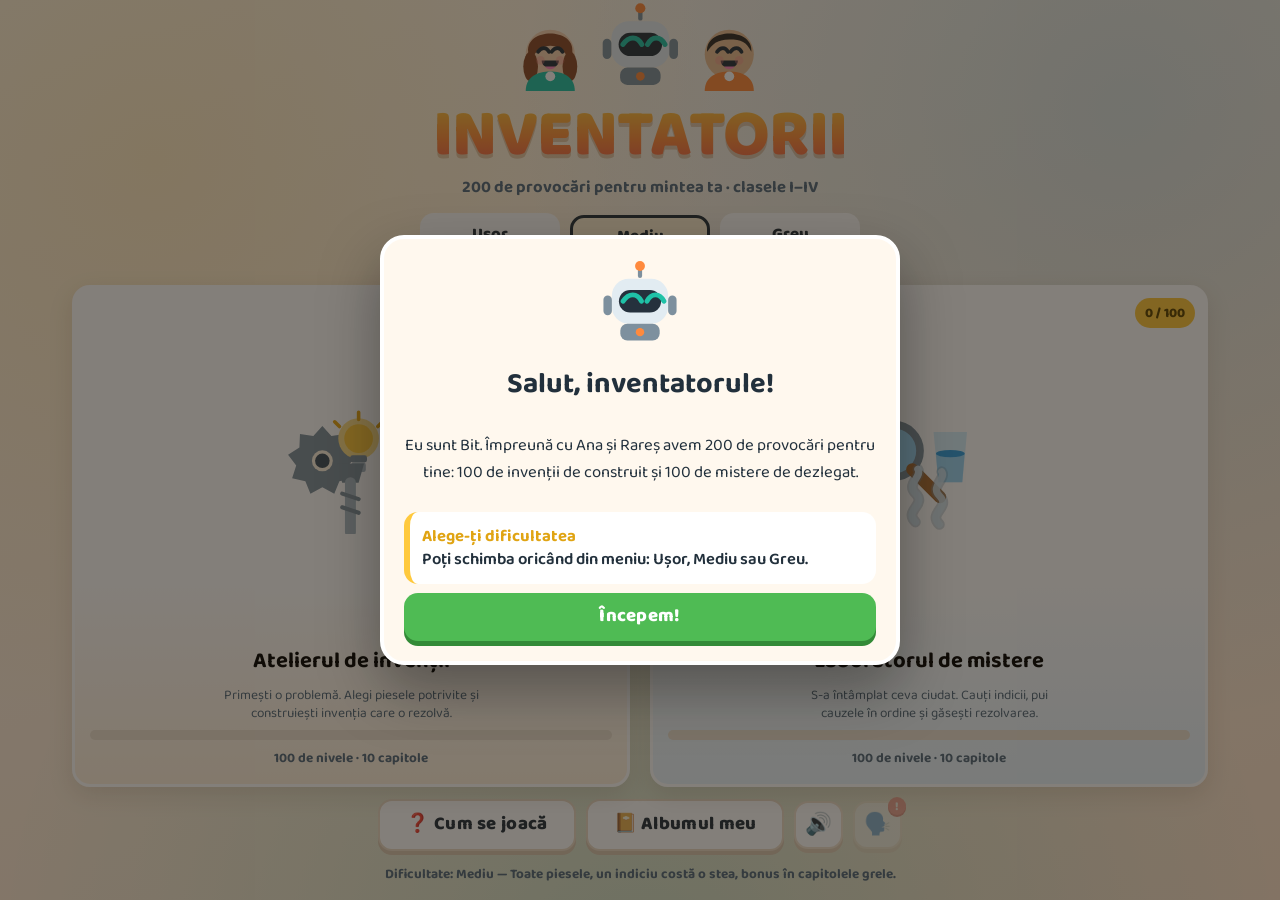
==== index.html @ ceb2aa45 "Add files via upload" ====
<!DOCTYPE html>
<html lang="ro">
<head>
<meta charset="utf-8">
<meta name="viewport" content="width=device-width, initial-scale=1, viewport-fit=cover">
<meta name="theme-color" content="#fff8ee">
<title>Inventatorii — atelierul de idei</title>
<link rel="preconnect" href="https://fonts.googleapis.com">
<link rel="preconnect" href="https://fonts.gstatic.com" crossorigin>
<link href="https://fonts.googleapis.com/css2?family=Baloo+2:wght@500;600;700;800&display=swap" rel="stylesheet">
<link rel="stylesheet" href="css/style.css">
<link rel="icon" href="data:image/svg+xml,<svg xmlns='http://www.w3.org/2000/svg' viewBox='0 0 64 64'><text y='52' font-size='54'>%F0%9F%92%A1</text></svg>">
</head>
<body>

<!-- pânza pentru confetti / scântei -->
<canvas id="fxcanvas"></canvas>

<!-- ============ MENIU ============ -->
<section class="screen active" id="s-menu">
  <div class="wrap">
    <div class="menu-hero">
      <div class="heroes" id="menuHeroes"></div>
      <h1 class="logo">INVENTATORII</h1>
      <p class="logo-sub">200 de provocări pentru mintea ta · clasele I–IV</p>
    </div>

    <div class="diff-row" id="diffRow">
      <button class="diff" data-d="usor">Ușor<small>multe indicii</small></button>
      <button class="diff" data-d="mediu">Mediu<small>ca la carte</small></button>
      <button class="diff" data-d="greu">Greu<small>fără ajutor</small></button>
    </div>

    <div class="mode-grid">
      <button class="mode-card build" id="cardBuild">
        <span class="badge" id="badgeBuild">0 / 100</span>
        <div class="mode-art" id="artBuild"></div>
        <h2>Atelierul de invenții</h2>
        <p>Primești o problemă. Alegi piesele potrivite și construiești invenția care o rezolvă.</p>
        <div class="progbar"><i id="pbBuild" style="width:0%"></i></div>
        <div class="prog-text" id="ptBuild">100 de nivele · 10 capitole</div>
      </button>

      <button class="mode-card fix" id="cardFix">
        <span class="badge" id="badgeFix">0 / 100</span>
        <div class="mode-art" id="artFix"></div>
        <h2>Laboratorul de mistere</h2>
        <p>S-a întâmplat ceva ciudat. Cauți indicii, pui cauzele în ordine și găsești rezolvarea.</p>
        <div class="progbar"><i id="pbFix" style="width:0%"></i></div>
        <div class="prog-text" id="ptFix">100 de nivele · 10 capitole</div>
      </button>
    </div>

    <div class="menu-row">
      <button class="btn ghost" id="btnHelp">❓ Cum se joacă</button>
      <button class="btn ghost" id="btnAlbum">📔 Albumul meu</button>
      <button class="icon-btn" id="btnSound" title="Sunet">🔊</button>
      <button class="icon-btn" id="btnVoice" title="Citește textul cu voce tare">🗣️</button>
      <select class="voice-sel hidden" id="voiceSel" title="Alege vocea naratorului"></select>
    </div>
    <p class="tiny center mt" id="menuFoot"></p>
  </div>
</section>

<!-- ============ HARTA NIVELELOR ============ -->
<section class="screen" id="s-map">
  <div class="topbar">
    <button class="icon-btn" data-nav="menu">←</button>
    <h2 id="mapTitle">Atelierul de invenții<span class="sub" id="mapSub"></span></h2>
    <div class="pill"><span class="st">★</span><span id="mapStars">0</span></div>
  </div>
  <div class="wrap"><div class="chapters" id="chapters"></div></div>
</section>

<!-- ============ ECRANUL DE JOC ============ -->
<section class="screen" id="s-play">
  <div class="topbar">
    <button class="icon-btn" id="btnBack">←</button>
    <h2 id="playTitle">—<span class="sub" id="playSub"></span></h2>
    <button class="icon-btn" id="btnSay" title="Citește">🗣️</button>
    <button class="icon-btn" id="btnHint" title="Indiciu">💡</button>
  </div>
  <div class="wrap">
    <div class="play">
      <div class="stage" id="stage"></div>
      <div class="panel" id="panel"></div>
    </div>
  </div>
</section>

<!-- ============ ALBUM ============ -->
<section class="screen" id="s-album">
  <div class="topbar">
    <button class="icon-btn" data-nav="menu">←</button>
    <h2>Albumul meu<span class="sub">invenții construite și insigne</span></h2>
    <div class="pill"><span class="st">★</span><span id="albStars">0</span></div>
  </div>
  <div class="wrap" id="albumBody"></div>
</section>

<!-- ============ FERESTRE ============ -->
<div class="modal-bg" id="modalBg"><div class="modal" id="modal"></div></div>

<script src="js/art.js"></script>
<script src="js/fx.js"></script>
<script src="js/levels-build.js"></script>
<script src="js/levels-fix.js"></script>
<script src="js/game.js"></script>
</body>
</html>
---- css/style.css ----
/* ============================================================
   INVENTATORII — style.css
   Temă: atelier cald, forme rotunjite, contrast bun,
   ținte mari de click pentru copii de 7–10 ani.

   Regula de aur a acestui fișier: TOTUL ÎNCAPE ÎN ECRAN.
   Nicio pagină nu se derulează. Înălțimile și mărimile de text
   sunt legate de înălțimea ferestrei (unități vh), iar zonele
   care pot crește sunt puse în flex cu min-height:0, ca să se
   strângă în loc să împingă conținutul afară.
   ============================================================ */

:root {
  --ink: #22303c;
  --ink-soft: #52697c;
  --paper: #fff8ee;
  --paper2: #ffefdb;
  --card: #ffffff;
  --wood: #cd9155;
  --wood-d: #a86c35;
  --blue: #2f9ee0;
  --blue-d: #1a6cb0;
  --teal: #14b89e;
  --teal-d: #0e8d78;
  --green: #4fbb54;
  --green-d: #338a37;
  --yellow: #ffc93c;
  --yellow-d: #e0a413;
  --orange: #ff8a3d;
  --orange-d: #e2661c;
  --red: #ef5b52;
  --red-d: #c93b33;
  --purple: #9b6dff;
  --purple-d: #6f45cc;
  --pink: #ff85bd;
  --shadow-soft: 0 8px 24px rgba(60, 40, 20, .13);
  --font: "Baloo 2", "Comic Sans MS", "Trebuchet MS", "Segoe UI", system-ui, sans-serif;

  /* ritmul vertical — se micșorează singur pe ecrane joase */
  --pad: clamp(8px, 1.7vh, 20px);
  --gap: clamp(6px, 1.3vh, 15px);
  --r: clamp(12px, 2vh, 22px);
  --fs: clamp(13px, 1.85vh, 17px);
  --fs-lg: clamp(14px, 2.1vh, 18.5px);
  --fs-sm: clamp(11px, 1.5vh, 13.5px);
  --h2: clamp(16px, 2.5vh, 22px);
  --h3: clamp(14px, 2.2vh, 20px);
}

* { box-sizing: border-box; -webkit-tap-highlight-color: transparent; }

html, body {
  margin: 0; padding: 0;
  height: 100%; height: 100dvh;
  font-family: var(--font); font-size: var(--fs);
  color: var(--ink); background: var(--paper);
  overflow: hidden; overscroll-behavior: none;
}

body {
  background-image:
    radial-gradient(circle at 12% 18%, rgba(255, 201, 60, .20), transparent 42%),
    radial-gradient(circle at 88% 12%, rgba(47, 158, 224, .18), transparent 45%),
    radial-gradient(circle at 50% 108%, rgba(20, 184, 158, .20), transparent 55%),
    linear-gradient(160deg, #fff8ee 0%, #ffeedb 60%, #ffe6cf 100%);
}

#fxcanvas { position: fixed; inset: 0; pointer-events: none; z-index: 900; }

button { font-family: inherit; cursor: pointer; border: none; }
button:disabled { cursor: default; opacity: .5; }

/* ---------------- Butoane ---------------- */
.btn {
  background: var(--blue); color: #fff; font-weight: 800; font-size: var(--fs-lg);
  padding: clamp(8px, 1.5vh, 14px) clamp(14px, 2.4vw, 26px);
  border-radius: 14px; box-shadow: 0 5px 0 var(--blue-d);
  transition: transform .09s, box-shadow .09s, filter .15s; letter-spacing: .3px; line-height: 1.15;
}
.btn:hover { filter: brightness(1.06); }
.btn:active { transform: translateY(4px); box-shadow: 0 1px 0 var(--blue-d); }
.btn.green { background: var(--green); box-shadow: 0 5px 0 var(--green-d); }
.btn.green:active { box-shadow: 0 1px 0 var(--green-d); }
.btn.orange { background: var(--orange); box-shadow: 0 5px 0 var(--orange-d); }
.btn.yellow { background: var(--yellow); color: #5a4200; box-shadow: 0 5px 0 var(--yellow-d); }
.btn.purple { background: var(--purple); box-shadow: 0 5px 0 var(--purple-d); }
.btn.red { background: var(--red); box-shadow: 0 5px 0 var(--red-d); }
.btn.ghost { background: #fff; color: var(--ink); box-shadow: 0 4px 0 #d9c7b2; border: 2px solid #eadbc8; }
.btn.ghost:active { box-shadow: 0 1px 0 #d9c7b2; }

.icon-btn {
  width: clamp(36px, 5.4vh, 50px); height: clamp(36px, 5.4vh, 50px); flex: none;
  border-radius: 14px; background: #fff; color: var(--ink);
  font-size: clamp(16px, 2.4vh, 22px); display: grid; place-items: center;
  box-shadow: 0 4px 0 #e0cfb9; border: 2px solid #f0e2d0; transition: transform .09s, box-shadow .09s;
}
.icon-btn:active { transform: translateY(3px); box-shadow: 0 1px 0 #e0cfb9; }
.icon-btn.off { opacity: .45; }

/* ---------------- Schelet: ecran → bară → conținut ---------------- */
.screen { position: absolute; inset: 0; display: none; }
.screen.active { display: flex; flex-direction: column; animation: fadeIn .3s ease both; }
@keyframes fadeIn { from { opacity: 0; transform: translateY(10px); } to { opacity: 1; transform: none; } }

.wrap {
  flex: 1; min-height: 0; width: 100%; max-width: 1180px; margin: 0 auto;
  padding: var(--pad) clamp(10px, 2vw, 22px);
  display: flex; flex-direction: column; gap: var(--gap);
  overflow: hidden; transform-origin: top center;
}

/* ---------------- MENIU ---------------- */
.menu-hero { text-align: center; flex: none; }
.heroes {
  display: flex; justify-content: center; align-items: flex-end;
  gap: 4px; height: clamp(46px, 9vh, 104px);
}
.heroes .ch { height: 100%; width: auto; }
.heroes .ch:nth-child(2) { height: 118%; }
.heroes .ch:nth-child(1) { animation: bob 3.1s ease-in-out infinite; }
.heroes .ch:nth-child(2) { animation: bob 2.6s ease-in-out .3s infinite; }
.heroes .ch:nth-child(3) { animation: bob 3.4s ease-in-out .6s infinite; }
@keyframes bob { 0%, 100% { transform: translateY(0) rotate(-1deg); } 50% { transform: translateY(-8px) rotate(1.5deg); } }

.logo {
  font-size: clamp(30px, 7.4vh, 74px); font-weight: 900; line-height: 1;
  letter-spacing: -1px; margin: clamp(2px, .8vh, 8px) 0 0;
  background: linear-gradient(180deg, #ffca3f 0%, #ff8a3d 55%, #ef5b52 100%);
  -webkit-background-clip: text; background-clip: text; color: transparent;
  filter: drop-shadow(0 4px 0 rgba(160, 90, 30, .28));
}
.logo-sub { font-size: var(--fs); color: var(--ink-soft); font-weight: 700; margin: 4px 0 0; }

.diff-row { display: flex; gap: 10px; justify-content: center; flex-wrap: wrap; flex: none; }
.diff {
  border-radius: 14px; padding: clamp(5px, 1vh, 11px) clamp(12px, 2vw, 22px);
  font-weight: 800; font-size: var(--fs); background: #fff; color: var(--ink);
  box-shadow: 0 4px 0 #e0cfb9; border: 3px solid transparent; min-width: clamp(96px, 14vw, 140px);
  display: flex; flex-direction: column; align-items: center; line-height: 1.2;
}
.diff small { font-weight: 700; font-size: var(--fs-sm); color: var(--ink-soft); }
.diff.sel { border-color: var(--ink); transform: translateY(2px); }
.diff[data-d="usor"].sel { background: #e6f8e4; }
.diff[data-d="mediu"].sel { background: #fff2d6; }
.diff[data-d="greu"].sel { background: #ffe2de; }

.mode-grid {
  flex: 1; min-height: 0; display: grid; gap: clamp(10px, 1.8vw, 20px);
  grid-template-columns: 1fr 1fr;
}
.mode-card {
  background: var(--card); border-radius: var(--r); padding: var(--pad);
  box-shadow: var(--shadow-soft); border: 3px solid #fff; overflow: hidden;
  transition: transform .16s, box-shadow .16s; text-align: center; position: relative;
  display: flex; flex-direction: column; align-items: center; justify-content: center;
  gap: clamp(2px, .8vh, 8px); min-height: 0;
}
.mode-card:hover { transform: translateY(-5px); box-shadow: 0 16px 34px rgba(60, 40, 20, .2); }
.mode-card .badge {
  position: absolute; top: 10px; right: 10px; background: var(--yellow); color: #5a4200;
  font-weight: 800; font-size: var(--fs-sm); padding: 4px 10px; border-radius: 999px;
}
.mode-card h2 { margin: 0; font-size: var(--h2); }
.mode-card p { margin: 0; color: var(--ink-soft); font-size: var(--fs-sm); line-height: 1.35; max-width: 34ch; }
.mode-art { flex: 1; min-height: 0; display: grid; place-items: center; width: 100%; }
.mode-art svg { height: 100%; max-height: clamp(60px, 16vh, 130px); width: auto; }
.mode-card.build { background: linear-gradient(180deg, #fff 60%, #fff2e0 100%); }
.mode-card.fix { background: linear-gradient(180deg, #fff 60%, #e9f6ff 100%); }
.progbar { height: 10px; width: 100%; border-radius: 99px; background: #eee3d4; overflow: hidden; }
.progbar > i { display: block; height: 100%; background: linear-gradient(90deg, var(--teal), var(--green)); border-radius: 99px; transition: width .5s; }
.prog-text { font-size: var(--fs-sm); color: var(--ink-soft); font-weight: 700; margin: 0; }

.menu-row { display: flex; gap: 10px; justify-content: center; flex-wrap: wrap; flex: none; align-items: center; }

/* ---------------- Bara de sus ---------------- */
.topbar {
  flex: none; z-index: 30; display: flex; align-items: center; gap: 10px;
  padding: clamp(6px, 1.2vh, 12px) clamp(10px, 2vw, 18px);
  background: rgba(255, 248, 238, .93); border-bottom: 2px solid #f0dfc9;
}
.topbar h2 { margin: 0; font-size: var(--h3); flex: 1; min-width: 0; line-height: 1.15; }
.topbar .sub {
  font-size: var(--fs-sm); color: var(--ink-soft); font-weight: 700; display: block;
  white-space: nowrap; overflow: hidden; text-overflow: ellipsis;
}
.pill {
  background: #fff; border-radius: 999px; padding: 6px 14px; font-weight: 800; font-size: var(--fs);
  box-shadow: 0 3px 0 #e6d5bf; display: flex; align-items: center; gap: 6px; flex: none;
}
.pill .st { color: var(--yellow-d); }

/* ---------------- Harta: un capitol pe ecran ---------------- */
.chapbar {
  flex: none; display: flex; align-items: center; gap: clamp(8px, 1.6vw, 16px);
  background: rgba(255, 255, 255, .78); border-radius: var(--r);
  padding: clamp(6px, 1.2vh, 12px) clamp(8px, 1.6vw, 16px); box-shadow: var(--shadow-soft);
}
.chapbar .arrow {
  width: clamp(34px, 5vh, 46px); height: clamp(34px, 5vh, 46px); flex: none; border-radius: 14px;
  background: var(--teal); color: #fff; font-size: clamp(16px, 2.4vh, 22px); font-weight: 900;
  display: grid; place-items: center; box-shadow: 0 4px 0 var(--teal-d);
}
.chapbar .arrow:active { transform: translateY(3px); box-shadow: 0 1px 0 var(--teal-d); }
.chapbar .arrow:disabled { background: #e2d6c5; box-shadow: 0 4px 0 #cdbda6; color: #fffdf8; }
.chapbar .mid { flex: 1; min-width: 0; text-align: center; }
.chapbar .cnum {
  font-size: var(--fs-sm); font-weight: 900; letter-spacing: .8px; text-transform: uppercase;
  color: var(--teal-d);
}
.chapbar h3 {
  margin: 0; font-size: var(--h3); line-height: 1.15;
  white-space: nowrap; overflow: hidden; text-overflow: ellipsis;
}
.chapbar .cdesc {
  margin: 0; font-size: var(--fs-sm); color: var(--ink-soft); font-weight: 700;
  white-space: nowrap; overflow: hidden; text-overflow: ellipsis;
}
.dots { display: flex; gap: 5px; justify-content: center; flex: none; }
.dots i {
  width: 9px; height: 9px; border-radius: 99px; background: #e0d0ba; display: block;
  cursor: pointer; transition: transform .15s;
}
.dots i.on { background: var(--teal); transform: scale(1.35); }
.dots i.full { background: var(--yellow); }

.lvl-grid {
  flex: 1; min-height: 0; display: grid; gap: clamp(6px, 1.2vh, 14px);
  grid-template-columns: repeat(5, 1fr); grid-auto-rows: 1fr;
}
.lvl {
  background: #fff; border-radius: 16px; padding: clamp(4px, .9vh, 10px) 6px;
  text-align: center; box-shadow: 0 5px 0 #e6d5bf; border: 3px solid #fff;
  display: flex; flex-direction: column; align-items: center; justify-content: center;
  gap: 2px; min-height: 0; overflow: hidden; transition: transform .12s, box-shadow .12s;
}
.lvl:hover { transform: translateY(-3px); }
.lvl:active { transform: translateY(2px); box-shadow: 0 2px 0 #e6d5bf; }
.lvl .n { font-weight: 900; font-size: var(--fs-sm); color: var(--ink-soft); flex: none; }
.lvl .ico { flex: 1; min-height: 0; display: grid; place-items: center; width: 100%; }
.lvl .ico svg { height: 100%; max-height: clamp(26px, 6vh, 48px); width: auto; }
.lvl .t {
  font-size: var(--fs-sm); font-weight: 700; line-height: 1.15; flex: none;
  display: -webkit-box; -webkit-line-clamp: 2; -webkit-box-orient: vertical; overflow: hidden;
}
.lvl .stars { font-size: clamp(10px, 1.4vh, 13px); letter-spacing: 1px; color: #dcd0c0; flex: none; }
.lvl .stars b { color: var(--yellow-d); font-weight: 900; }
.lvl.done { border-color: var(--green); background: linear-gradient(180deg, #fff 65%, #eafbe8 100%); }
.lvl.perfect { border-color: var(--yellow); background: linear-gradient(180deg, #fff 60%, #fff5d9 100%); }
.lvl.lock { background: #f5efe6; box-shadow: 0 4px 0 #e2d6c4; opacity: .8; }
.lvl.lock .ico { font-size: clamp(20px, 4vh, 30px); filter: grayscale(1); opacity: .5; }
.lvl.lock .t { color: var(--ink-soft); }
.lvl.lock:hover { transform: none; }

@media (max-width: 780px) { .lvl-grid { grid-template-columns: repeat(4, 1fr); } }
@media (max-width: 520px) { .lvl-grid { grid-template-columns: repeat(3, 1fr); } .lvl .t { -webkit-line-clamp: 2; } }

/* ---------------- Ecranul de joc ---------------- */
.play {
  flex: 1; min-height: min-content; display: grid; gap: clamp(8px, 1.6vw, 18px);
  grid-template-columns: minmax(0, 1fr) clamp(300px, 34vw, 400px);
}
.stage {
  background: #fff; border-radius: var(--r); overflow: hidden; box-shadow: var(--shadow-soft);
  border: 3px solid #fff; display: flex; flex-direction: column; min-height: min-content;
}
.scene-svg { display: block; flex: 1; min-height: 0; width: 100%; height: 100%; }
/* plutesc doar obiectele care chiar zboară (cer, aer, spațiu); restul stau pe sol */
.stage .prop { transform-box: fill-box; transform-origin: center; }
.stage.anim .prop.sky { animation: propFloat 2.6s ease-in-out infinite alternate; }
.stage.anim .prop.sky.prop1 { animation-duration: 3.1s; animation-delay: .4s; }
@keyframes propFloat { from { translate: 0 0 } to { translate: 0 -7px } }

.speech {
  flex: none; display: flex; gap: 10px; align-items: flex-start;
  padding: clamp(8px, 1.4vh, 14px); background: linear-gradient(180deg, #fffdf8, #fff4e4);
  border-top: 3px dashed #f0dcc0;
}
.speech .ch { width: clamp(42px, 8vh, 74px); height: auto; flex: none; animation: bob 3s ease-in-out infinite; }
.bubble {
  background: #fff; border-radius: 16px; padding: clamp(8px, 1.3vh, 14px);
  font-size: var(--fs-lg); line-height: 1.4; box-shadow: 0 4px 0 #ecdcc6;
  position: relative; flex: 1; min-width: 0; font-weight: 600;
}
.bubble:before {
  content: ''; position: absolute; left: -8px; top: 18px; width: 16px; height: 16px;
  background: #fff; transform: rotate(45deg); border-radius: 3px;
}
.bubble .who {
  font-size: var(--fs-sm); color: var(--teal-d); font-weight: 900;
  text-transform: uppercase; letter-spacing: .6px; display: block;
}

.panel {
  background: #fff; border-radius: var(--r); padding: var(--pad);
  box-shadow: var(--shadow-soft); border: 3px solid #fff; overflow: hidden;
  display: flex; flex-direction: column; gap: clamp(5px, 1vh, 12px); min-height: min-content;
}
.panel h3 { margin: 0; font-size: var(--h3); flex: none; }
.panel .q { font-size: var(--fs-lg); font-weight: 700; line-height: 1.35; margin: 0; flex: none; }

/* pași */
.steps { display: flex; gap: 6px; flex: none; }
.step { flex: 1; height: 8px; border-radius: 99px; background: #ece0cf; position: relative; overflow: hidden; }
.step.on { background: linear-gradient(90deg, var(--teal), var(--green)); }
.step.cur:after {
  content: ''; position: absolute; inset: 0;
  background: linear-gradient(90deg, var(--yellow), var(--orange));
  animation: pulseBar 1.4s ease-in-out infinite;
}
@keyframes pulseBar { 0%, 100% { opacity: .45 } 50% { opacity: 1 } }
.step-label {
  font-size: var(--fs-sm); font-weight: 900; color: var(--teal-d);
  text-transform: uppercase; letter-spacing: .7px; flex: none;
}

/* opțiuni cu 3 variante */
.opts { display: flex; flex-direction: column; gap: clamp(5px, 1vh, 10px); flex: 1; min-height: 0; justify-content: center; }
.opt {
  display: flex; align-items: center; gap: 10px; text-align: left; width: 100%;
  background: #fff; border: 3px solid #efe2cf; border-radius: 14px;
  padding: clamp(7px, 1.2vh, 13px) clamp(9px, 1.4vw, 14px);
  font-size: var(--fs); font-weight: 700; line-height: 1.3; color: var(--ink);
  box-shadow: 0 4px 0 #eadcc7; transition: transform .1s, box-shadow .1s, background .2s;
}
.opt:hover:not(.locked) { border-color: var(--blue); transform: translateX(3px); }
.opt:active:not(.locked) { transform: translateY(3px); box-shadow: 0 1px 0 #eadcc7; }
.opt .k {
  width: clamp(24px, 3.6vh, 34px); height: clamp(24px, 3.6vh, 34px); border-radius: 10px;
  background: #f3ece2; color: var(--ink-soft); display: grid; place-items: center;
  font-weight: 900; flex: none; font-size: var(--fs);
}
.opt.ok { background: #e7fbe6; border-color: var(--green); box-shadow: 0 4px 0 var(--green-d); }
.opt.ok .k { background: var(--green); color: #fff; }
.opt.no { background: #ffeceb; border-color: var(--red); box-shadow: 0 4px 0 var(--red-d); }
.opt.no .k { background: var(--red); color: #fff; }
.opt.locked { cursor: default; }

/* indiciile din laborator */
.clues { display: grid; grid-template-columns: 1fr 1fr; gap: clamp(5px, 1vh, 10px); flex: 1; min-height: 0; align-content: center; }
.clue {
  background: #fffdf7; border: 3px dashed #e6d6bd; border-radius: 14px;
  padding: clamp(6px, 1vh, 11px) clamp(7px, 1vw, 12px); cursor: pointer;
  font-size: var(--fs); font-weight: 700; text-align: left; line-height: 1.25;
  display: flex; align-items: center; gap: 8px; min-height: 0;
}
.clue .mag { flex: none; display: grid; place-items: center; }
.clue .mag svg { width: clamp(20px, 3.4vh, 30px); height: clamp(20px, 3.4vh, 30px); display: block; }
.clue:hover:not(.used) { border-color: var(--blue); background: #f4fbff; }
.clue.sel { background: #eaf6ff; border: 3px solid var(--blue); box-shadow: 0 4px 0 var(--blue-d); }
.clue.good { background: #e7fbe6; border: 3px solid var(--green); }
.clue.bad { background: #f3f0ec; border: 3px solid #d8ccbb; opacity: .6; }
.clue.used { cursor: default; }
.clue-count { font-size: var(--fs-sm); font-weight: 800; color: var(--ink-soft); flex: none; }
@media (max-width: 560px) { .clues { grid-template-columns: 1fr; } }

/* atelier — locașuri și tavă */
.slots { display: flex; gap: clamp(5px, 1vw, 10px); justify-content: center; flex: none; }
.slot {
  flex: 1; max-width: 120px; background: #fffaf1; border: 3px dashed #e0cfb4; border-radius: 16px;
  padding: clamp(4px, .8vh, 8px) 4px; text-align: center;
  display: flex; flex-direction: column; align-items: center; gap: 2px;
  transition: background .2s, border-color .2s;
}
.slot .box { height: clamp(34px, 6.4vh, 60px); display: grid; place-items: center; width: 100%; }
.slot .box svg { height: 100%; width: auto; max-width: 100%; }
.slot .lab { font-size: var(--fs-sm); font-weight: 800; color: var(--ink-soft); line-height: 1.1; }
.slot.hot { border-color: var(--blue); background: #eaf7ff; }
.slot.filled { border-style: solid; border-color: var(--teal); background: #eafaf7; }
.slot.wrong { border-color: var(--red); background: #ffecea; }
.slot .ph { font-size: clamp(18px, 3vh, 26px); color: #d6c6ae; }

.tray {
  display: grid; grid-template-columns: repeat(3, 1fr); gap: clamp(5px, 1vh, 10px);
  flex: 1; min-height: 0; align-content: center;
}
.part {
  background: #fff; border: 3px solid #efe2cf; border-radius: 14px; padding: clamp(3px, .7vh, 7px) 3px;
  text-align: center; box-shadow: 0 4px 0 #eadcc7; transition: transform .12s, box-shadow .12s;
  touch-action: none; display: flex; flex-direction: column; align-items: center; gap: 1px;
  min-height: 0; overflow: hidden;
}
.part:hover { transform: translateY(-3px); border-color: var(--blue); }
.part:active { transform: translateY(2px); box-shadow: 0 1px 0 #eadcc7; }
.part.used { opacity: .3; pointer-events: none; }
.part .ic { flex: 1; min-height: 0; display: grid; place-items: center; width: 100%; }
.part .ic svg { height: 100%; max-height: clamp(28px, 5.6vh, 50px); width: auto; }
.part .lab { font-size: var(--fs-sm); font-weight: 800; line-height: 1.1; flex: none; }
.part.dragging { opacity: .4; }
.drag-ghost {
  position: fixed; z-index: 950; pointer-events: none; width: 70px; height: 70px;
  filter: drop-shadow(0 8px 10px rgba(0, 0, 0, .3)); transform: translate(-50%, -50%) scale(1.1);
}

/* feedback */
.fb {
  border-radius: 14px; padding: clamp(7px, 1.2vh, 13px) clamp(9px, 1.4vw, 14px);
  font-size: var(--fs); font-weight: 700; line-height: 1.35; display: none; flex: none;
  animation: fadeIn .3s both;
}
.fb.show { display: block; }
.fb.ok { background: #e7fbe6; border: 3px solid var(--green); }
.fb.no { background: #fff2ec; border: 3px solid var(--orange); }
.fb b { display: block; }

.actions { display: flex; gap: 10px; flex: none; }
.actions .btn { flex: 1; }

.shake { animation: shake .42s; }
@keyframes shake {
  10%, 90% { transform: translateX(-3px) } 20%, 80% { transform: translateX(5px) }
  30%, 50%, 70% { transform: translateX(-8px) } 40%, 60% { transform: translateX(8px) }
}

/* brevetul invenției */
.invention {
  background: linear-gradient(180deg, #f4fbff 0%, #eaf5ff 100%);
  border: 3px dashed var(--blue); border-radius: 16px; padding: clamp(6px, 1.2vh, 14px) 10px;
  text-align: center; position: relative; flex: none;
}
.inv-plate { display: flex; align-items: center; justify-content: center; gap: 4px; }
.inv-ic {
  background: #fff; border-radius: 12px; padding: 5px; box-shadow: 0 3px 0 #cfe3f2;
  display: grid; place-items: center; animation: pop .45s cubic-bezier(.2, 1.5, .5, 1) both;
}
.inv-ic:nth-child(3) { animation-delay: .12s; }
.inv-ic:nth-child(5) { animation-delay: .24s; }
.inv-ic svg { width: clamp(28px, 5.4vh, 46px); height: clamp(28px, 5.4vh, 46px); display: block; }
.inv-plus { font-size: var(--h3); font-weight: 900; color: var(--blue-d); }
.inv-name { font-size: var(--h2); font-weight: 900; margin-top: 6px; }
.inv-sub {
  font-size: var(--fs-sm); font-weight: 800; letter-spacing: .7px; text-transform: uppercase;
  color: var(--blue-d); opacity: .75;
}

.roles { list-style: none; margin: 0; padding: 0; display: flex; flex-direction: column; gap: clamp(4px, .8vh, 8px); flex: 1; min-height: 0; justify-content: center; }
.roles li {
  display: flex; align-items: center; gap: 8px; background: #fffaf1; border-radius: 12px;
  padding: clamp(4px, .8vh, 9px) 10px; font-size: var(--fs); font-weight: 600; line-height: 1.25;
}
.roles .ri { flex: none; display: grid; place-items: center; }
.roles .ri svg { width: clamp(22px, 3.6vh, 32px); height: clamp(22px, 3.6vh, 32px); }
.roles b { color: var(--teal-d); }

/* ---------------- Ferestre ---------------- */
.modal-bg {
  position: fixed; inset: 0; background: rgba(30, 22, 14, .55); z-index: 800;
  display: none; place-items: center; padding: 16px;
}
.modal-bg.show { display: grid; animation: fadeIn .25s both; }
.modal {
  background: var(--paper); border-radius: 24px; padding: clamp(12px, 2.2vh, 26px);
  max-width: 520px; width: 100%; max-height: 94dvh; text-align: center;
  box-shadow: 0 24px 60px rgba(0, 0, 0, .35); border: 4px solid #fff;
  animation: pop .4s cubic-bezier(.2, 1.4, .5, 1) both;
  display: flex; flex-direction: column; gap: clamp(5px, 1vh, 12px); overflow: hidden;
}
@keyframes pop { from { transform: scale(.7); opacity: 0 } to { transform: scale(1); opacity: 1 } }
.modal h2 { margin: 0; font-size: clamp(19px, 3.2vh, 30px); }
.modal .ch { width: clamp(52px, 10vh, 96px); height: auto; margin: 0 auto; flex: none; animation: bob 2.4s ease-in-out infinite; }
.modal .q { text-align: center; }
.modal .help-list { min-height: 0; overflow: auto; }
.big-stars { display: flex; justify-content: center; gap: 8px; flex: none; }
.big-stars span { font-size: clamp(30px, 6vh, 50px); color: #ded2c2; transform: scale(0); display: inline-block; line-height: 1; }
.big-stars span.on { color: var(--yellow); animation: starPop .5s cubic-bezier(.2, 1.6, .5, 1) forwards; }
.big-stars span.off { transform: scale(1); }
@keyframes starPop { 0% { transform: scale(0) rotate(-60deg) } 100% { transform: scale(1) rotate(0) } }
.fact {
  background: #fff; border-radius: 14px; padding: clamp(8px, 1.4vh, 14px);
  font-size: var(--fs); line-height: 1.4; text-align: left;
  border-left: 6px solid var(--yellow); font-weight: 600; flex: none;
}
.fact b { color: var(--yellow-d); }
.modal .actions { justify-content: center; }

/* ---------------- Album ---------------- */
.album-grid {
  flex: 1; min-height: 0; display: grid; gap: var(--gap);
  grid-template-columns: 1.35fr 1fr;
}
.album-grid .panel { overflow: hidden; }
.badges {
  display: grid; grid-template-columns: repeat(4, 1fr); gap: clamp(5px, 1vh, 10px);
  flex: 1; min-height: 0; grid-auto-rows: 1fr;
}
.badge-card {
  background: #f7f2ea; border-radius: 14px; padding: clamp(3px, .7vh, 8px) 4px; text-align: center;
  border: 3px solid transparent; opacity: .6; overflow: hidden;
  display: flex; flex-direction: column; align-items: center; justify-content: center; gap: 1px;
}
.badge-card.got {
  background: linear-gradient(180deg, #fff 55%, #fff5d9 100%); border-color: var(--yellow);
  opacity: 1; box-shadow: 0 4px 0 var(--yellow-d);
}
.badge-card .bic { font-size: clamp(16px, 3vh, 30px); line-height: 1.1; }
.badge-card b { font-size: var(--fs-sm); line-height: 1.1; }
.badge-card span { font-size: clamp(9px, 1.25vh, 12px); color: var(--ink-soft); font-weight: 700; line-height: 1.15; }
.inv-list { display: flex; flex-wrap: wrap; gap: 6px; align-content: flex-start; flex: 1; min-height: 0; overflow: hidden; }
.tag {
  background: #fff; border-radius: 999px; padding: 5px 11px; font-size: var(--fs-sm); font-weight: 800;
  box-shadow: 0 3px 0 #e6d5bf;
}
.badge-row { display: flex; gap: 8px; flex-wrap: wrap; justify-content: center; flex: none; }
@media (max-width: 820px) { .album-grid { grid-template-columns: 1fr; } .badges { grid-template-columns: repeat(6, 1fr); } }

/* ---------------- Diverse ---------------- */
.center { text-align: center; }
.hidden { display: none !important; }
.tiny { font-size: var(--fs-sm); color: var(--ink-soft); font-weight: 700; margin: 0; }
.help-list { text-align: left; font-size: var(--fs); line-height: 1.45; margin: 0; padding-left: 20px; }
.help-list li { margin-bottom: 6px; }

/* Pe ecrane late jocul stă pe două coloane. Sub 900px trece pe una singură:
   scena se strânge la un antet vizual, iar rândurile sunt dimensionate după
   conținut — așa, dacă totuși nu încape, funcția fit() din game.js sesizează
   și micșorează proporțional tot ecranul, în loc să apară derulare. */
@media (max-width: 900px) {
  .play {
    grid-template-columns: minmax(0, 1fr);
    grid-template-rows: auto auto; align-content: start;
    min-height: min-content;
  }
  .scene-svg { max-height: 20vh; }
  .speech { padding: clamp(6px, 1.2vh, 12px); }
  .speech .ch { width: clamp(38px, 6vh, 56px); }
  .bubble { font-size: var(--fs); }
  .clue { padding: clamp(5px, .9vh, 9px) 9px; }
  .clues { flex: none; }
  .tray { flex: none; }
  .opts { flex: none; }
  .roles { flex: none; }
}
@media (max-height: 560px) {
  .heroes { display: none; }
  .logo-sub { display: none; }
  .speech .ch { display: none; }
}

@media (prefers-reduced-motion: reduce) {
  * { animation-duration: .01ms !important; animation-iteration-count: 1 !important; transition-duration: .01ms !important; }
}

button:focus-visible, .clue:focus-visible, .lvl:focus-visible {
  outline: 4px solid var(--blue); outline-offset: 2px;
}

/* containerul hărții: bara de capitol + grila + punctele, pe toată înălțimea */
.chapters { flex: 1; min-height: 0; display: flex; flex-direction: column; gap: var(--gap); }

/* ---------------- Indiciul temporar (5 secunde) ---------------- */
.hint-pop {
  position: fixed; left: 50%; top: clamp(58px, 9.5vh, 84px); z-index: 700;
  width: min(92vw, 560px); transform: translate(-50%, -14px);
  background: #fffbe8; border: 3px solid var(--yellow); border-radius: 18px;
  box-shadow: 0 16px 36px rgba(60, 40, 20, .28);
  padding: clamp(8px, 1.4vh, 12px) clamp(10px, 1.6vw, 16px) clamp(12px, 1.8vh, 16px);
  display: flex; gap: 12px; align-items: center;
  font-weight: 700; font-size: var(--fs-lg); line-height: 1.35; color: var(--ink);
  opacity: 0; pointer-events: none; visibility: hidden;
  transition: opacity .18s ease, transform .22s cubic-bezier(.2, 1.4, .5, 1), visibility 0s .2s;
}
.hint-pop.show { opacity: 1; visibility: visible; transform: translate(-50%, 0); transition-delay: 0s; }
.hint-pop .ch { width: clamp(42px, 7.5vh, 64px); height: auto; flex: none; animation: bob 2.2s ease-in-out infinite; }
.hint-pop .txt { flex: 1; min-width: 0; }
.hint-pop .who {
  display: block; font-size: var(--fs-sm); color: var(--yellow-d); font-weight: 900;
  text-transform: uppercase; letter-spacing: .6px; margin-bottom: 2px;
}
.hint-pop .bar {
  position: absolute; left: 14px; right: 14px; bottom: 5px; height: 5px; border-radius: 99px;
  background: var(--yellow); transform-origin: left center; transform: scaleX(0);
}
.hint-pop.show .bar { animation: hintBar 5s linear forwards; }
@keyframes hintBar { from { transform: scaleX(1); } to { transform: scaleX(0); } }

/* ---------------- Vocea naratorului ---------------- */
.voice-sel {
  font-family: inherit; font-weight: 800; font-size: var(--fs-sm); color: var(--ink);
  background: #fff; border: 2px solid #f0e2d0; border-radius: 14px; padding: 0 10px;
  height: clamp(36px, 5.4vh, 50px); box-shadow: 0 4px 0 #e0cfb9; cursor: pointer; max-width: 46vw;
}
.icon-btn.novoice { position: relative; }
.icon-btn.novoice:after {
  content: '!'; position: absolute; top: -6px; right: -6px; width: 18px; height: 18px;
  border-radius: 50%; background: var(--red); color: #fff; font-size: 12px; font-weight: 900;
  display: grid; place-items: center; box-shadow: 0 2px 0 var(--red-d);
}

/* descrierea neutră a piesei puse în locaș — informație, nu verdict */
.fb.info { background: #f3f8ff; border: 3px solid #cfe3f5; display: flex; gap: 10px; align-items: center; }
.fb.info .pi { flex: none; display: grid; place-items: center; }
.fb.info .pi svg { width: clamp(26px, 4.4vh, 40px); height: clamp(26px, 4.4vh, 40px); }
.fb.info b { display: inline; color: var(--blue-d); }

/* explicațiile din brevet apar una câte una */
.roles li { opacity: 0; animation: roleIn .45s cubic-bezier(.2, 1.2, .4, 1) forwards; }
.roles li:nth-child(1) { animation-delay: .35s; }
.roles li:nth-child(2) { animation-delay: 1.35s; }
.roles li:nth-child(3) { animation-delay: 2.35s; }
@keyframes roleIn { from { opacity: 0; transform: translateX(-14px); } to { opacity: 1; transform: none; } }
.roles li .why { display: block; font-weight: 600; color: var(--ink); }
.roles li .why b { color: var(--teal-d); }
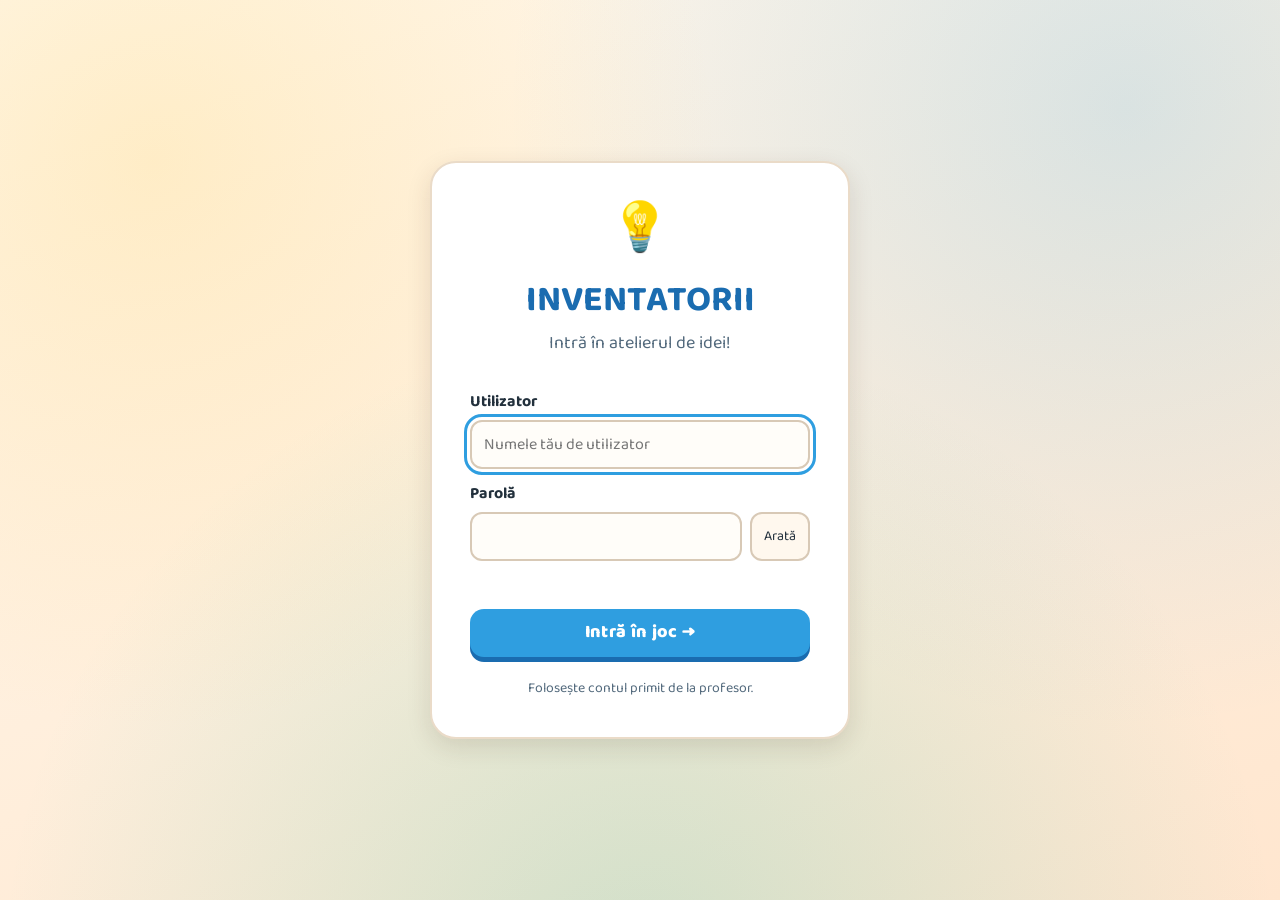
==== commit e31369fc: "Add GitHub Pages login wall and 20 user accounts" ====
--- a/index.html
+++ b/index.html
@@ -12,6 +12,28 @@
 <link rel="icon" href="data:image/svg+xml,<svg xmlns='http://www.w3.org/2000/svg' viewBox='0 0 64 64'><text y='52' font-size='54'>%F0%9F%92%A1</text></svg>">
 </head>
 <body>
+
+<main id="loginWall" class="login-wall">
+  <form id="loginForm" class="login-card">
+    <div class="login-icon" aria-hidden="true">💡</div>
+    <h1>INVENTATORII</h1>
+    <p>Intră în atelierul de idei!</p>
+    <label for="loginUser">Utilizator</label>
+    <input id="loginUser" name="username" autocomplete="username" autocapitalize="none" spellcheck="false" maxlength="32" placeholder="Numele tău de utilizator" required>
+    <label for="loginPassword">Parolă</label>
+    <div class="password-field">
+      <input id="loginPassword" name="password" type="password" autocomplete="current-password" maxlength="128" required>
+      <button id="togglePassword" type="button" aria-label="Arată parola" aria-pressed="false">Arată</button>
+    </div>
+    <p id="loginError" class="login-error" role="alert" aria-live="polite"></p>
+    <button id="loginSubmit" class="btn" type="submit">Intră în joc →</button>
+    <p class="login-note">Folosește contul primit de la profesor.</p>
+    <noscript>Activează JavaScript în browser pentru a intra în joc.</noscript>
+  </form>
+</main>
+
+<div id="gameRoot" hidden inert>
+
 
 <!-- pânza pentru confetti / scântei -->
 <canvas id="fxcanvas"></canvas>
@@ -52,6 +74,8 @@
     </div>
 
     <div class="menu-row">
+      <span class="account-name" id="currentUser"></span>
+      <button class="btn ghost" id="btnLogout">Ieși din cont</button>
       <button class="btn ghost" id="btnHelp">❓ Cum se joacă</button>
       <button class="btn ghost" id="btnAlbum">📔 Albumul meu</button>
       <button class="icon-btn" id="btnSound" title="Sunet">🔊</button>
@@ -101,10 +125,14 @@
 <!-- ============ FERESTRE ============ -->
 <div class="modal-bg" id="modalBg"><div class="modal" id="modal"></div></div>
 
+</div>
+
 <script src="js/art.js"></script>
 <script src="js/fx.js"></script>
 <script src="js/levels-build.js"></script>
 <script src="js/levels-fix.js"></script>
 <script src="js/game.js"></script>
+<script src="js/accounts.js"></script>
+<script src="js/auth.js"></script>
 </body>
 </html>
--- a/css/style.css
+++ b/css/style.css
@@ -599,3 +599,38 @@
 @keyframes roleIn { from { opacity: 0; transform: translateX(-14px); } to { opacity: 1; transform: none; } }
 .roles li .why { display: block; font-weight: 600; color: var(--ink); }
 .roles li .why b { color: var(--teal-d); }
+
+/* Autentificare: jocul rămâne ascuns inclusiv înainte de pornirea JavaScript. */
+[hidden] { display: none !important; }
+#gameRoot { height: 100%; }
+.login-wall {
+  position: fixed; inset: 0; overflow-y: auto;
+  display: flex; padding: 24px 16px;
+}
+.login-card {
+  width: min(100%, 420px); margin: auto; padding: clamp(22px, 5vw, 38px);
+  background: var(--card); border: 2px solid #eadbc8;
+  border-radius: 26px; box-shadow: var(--shadow-soft);
+  display: flex; flex-direction: column;
+}
+.login-icon { text-align: center; font-size: 48px; line-height: 1.2; }
+.login-card h1 { margin: 12px 0 0; text-align: center; font-size: clamp(26px, 7vw, 36px); color: var(--blue-d); }
+.login-card > p:first-of-type { text-align: center; margin: 0 0 20px; color: var(--ink-soft); font-size: 18px; }
+.login-card label { font-weight: 700; font-size: 16px; margin: 12px 0 6px; }
+.login-card input {
+  width: 100%; min-width: 0; min-height: 48px; border: 2px solid #d8c9b6;
+  border-radius: 12px; padding: 10px 12px; color: var(--ink); background: #fffdf9;
+  font: 16px var(--font);
+}
+.password-field { display: flex; gap: 8px; }
+.password-field button {
+  flex: none; border: 2px solid #d8c9b6; border-radius: 12px;
+  padding: 8px 12px; color: var(--ink); background: var(--paper); font-size: 14px;
+}
+.login-card input:focus-visible, .login-card button:focus-visible {
+  outline: 3px solid var(--blue); outline-offset: 3px;
+}
+.login-error { color: #b22d25; min-height: 24px; font-size: 15px; margin: 12px 0; }
+.login-card .btn { min-height: 48px; font-size: 18px; }
+.login-note { margin: 20px 0 0; text-align: center; color: var(--ink-soft); font-size: 14px; }
+.account-name { font-weight: 700; color: var(--blue-d); }
